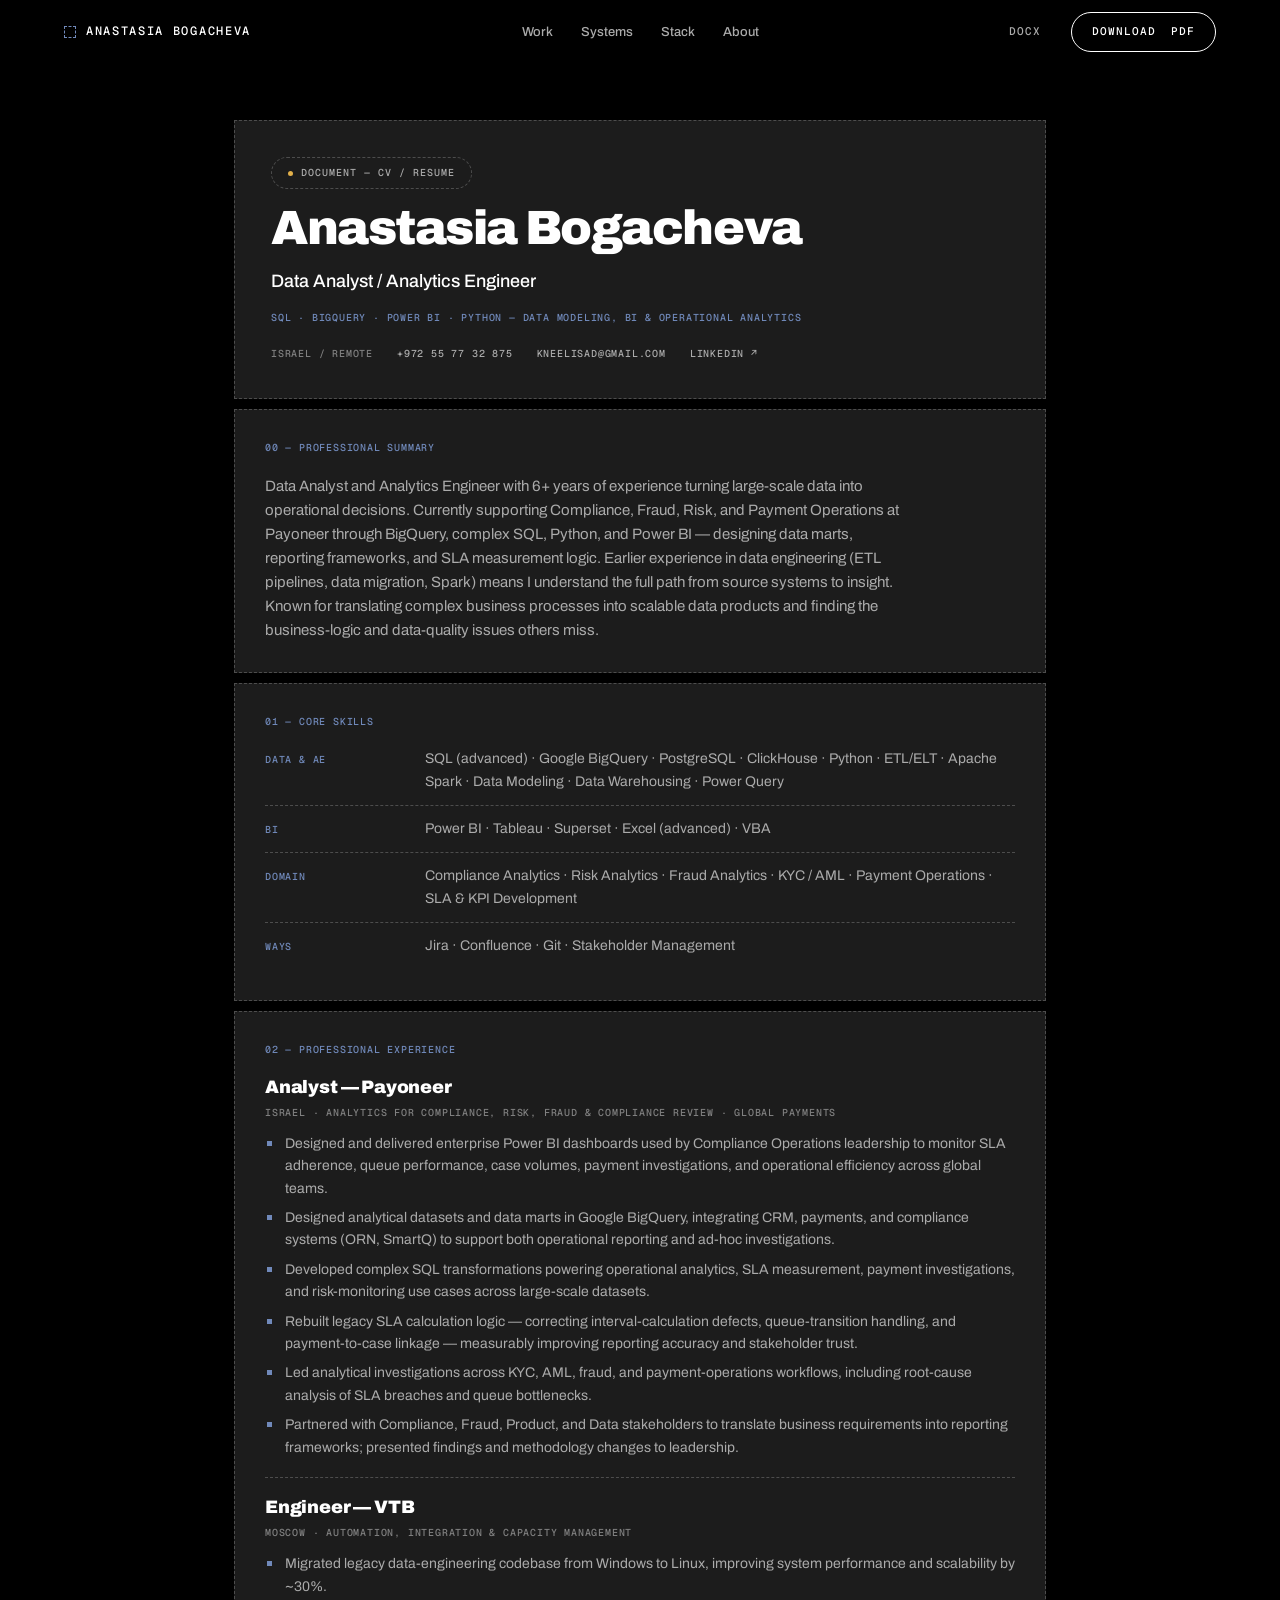
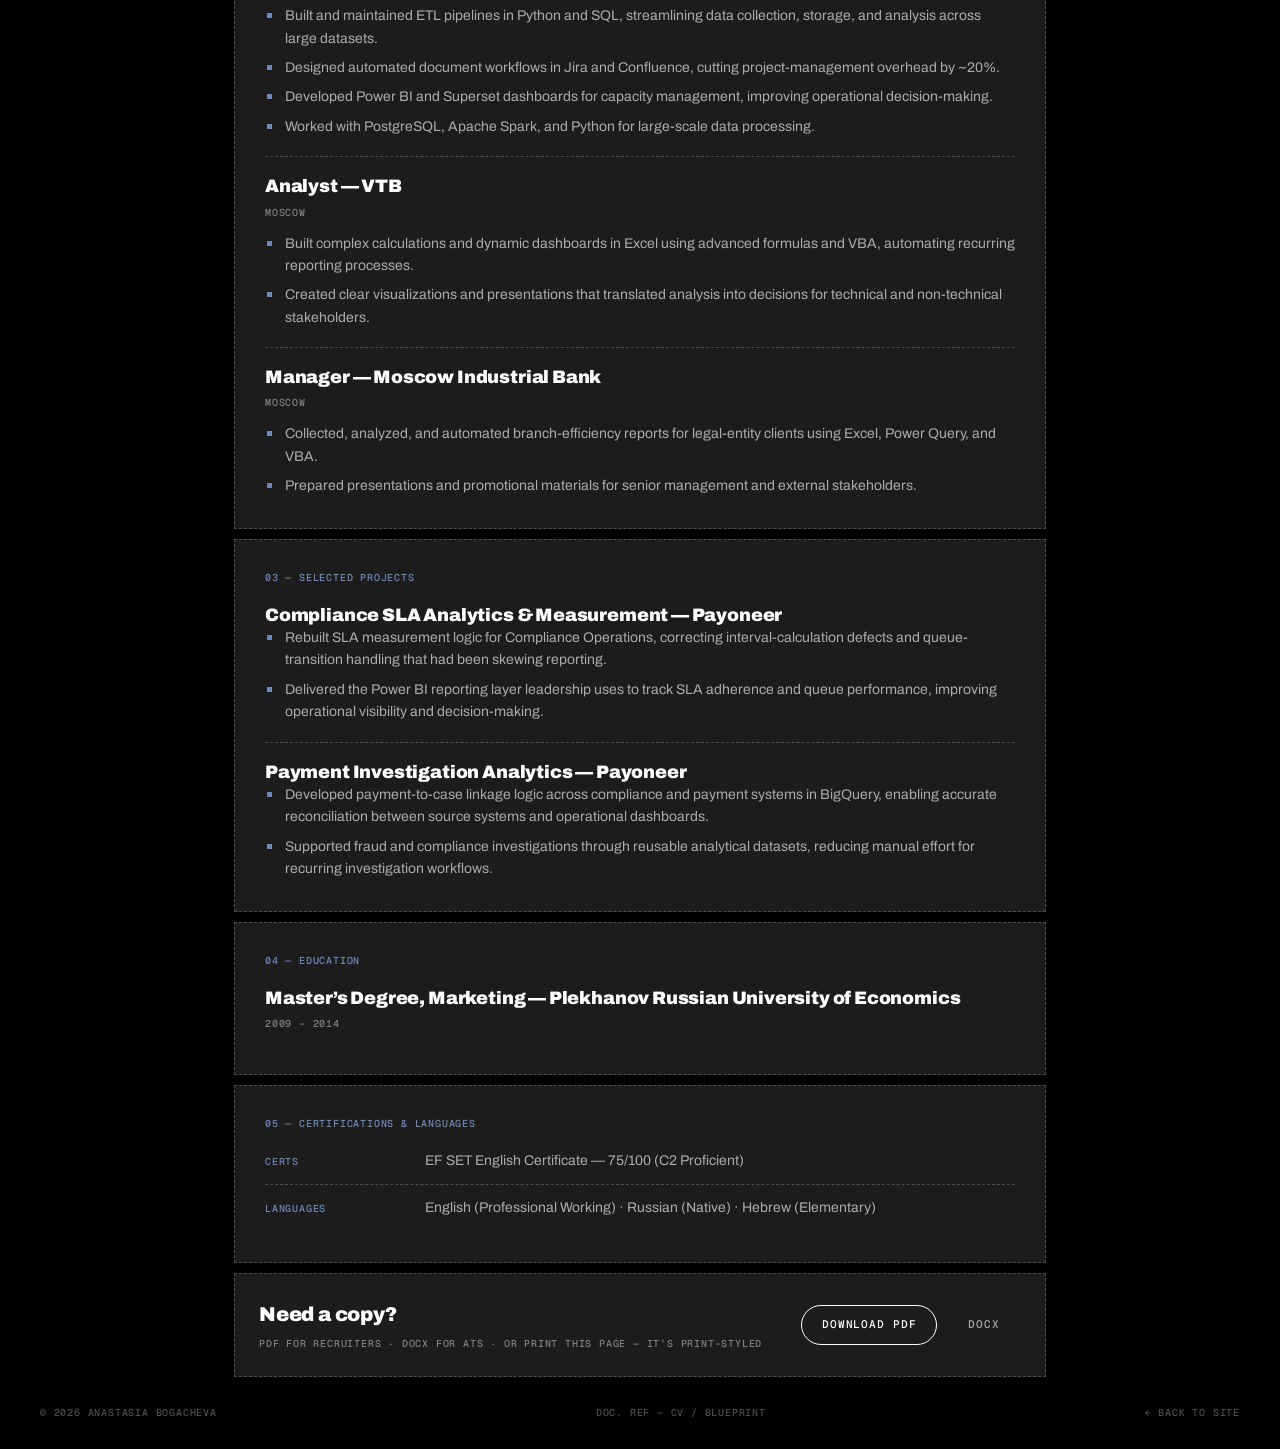
==== cv.html @ dae63e15 "Personal brand site v2.1 — blueprint/color design, CV page, generated art Static HTML/CSS/JS. Index-" ====
<!DOCTYPE html>
<html lang="en">
<head>
  <!--
    CV page — Anastasia Bogacheva. Mirrors the .docx CV content 1:1 in the
    site's Index blueprint style. Downloads: assets/Anastasia_Bogacheva_CV.pdf
    (generated from the .docx via Word) and the .docx itself.
    Print-styled: printing this page yields a clean black-on-white CV.
  -->
  <meta charset="UTF-8">
  <meta name="viewport" content="width=device-width, initial-scale=1.0">
  <title>CV — Anastasia Bogacheva</title>
  <meta name="description" content="CV of Anastasia Bogacheva — Data Analyst / Analytics Engineer. SQL, BigQuery, Power BI, Python; compliance, risk and payment-operations analytics.">
  <link rel="icon" href="data:image/svg+xml,%3Csvg xmlns='http://www.w3.org/2000/svg' viewBox='0 0 32 32'%3E%3Crect width='32' height='32' fill='%23000'/%3E%3Crect x='8' y='8' width='16' height='16' fill='none' stroke='%237089ba' stroke-width='2' stroke-dasharray='3 2'/%3E%3C/svg%3E">
  <link rel="preconnect" href="https://fonts.googleapis.com">
  <link rel="preconnect" href="https://fonts.gstatic.com" crossorigin>
  <link href="https://fonts.googleapis.com/css2?family=Archivo:ital,wght@0,100..900;1,100..900&family=Geist+Mono:wght@400;500&display=swap" rel="stylesheet">
  <link rel="stylesheet" href="styles.css">
</head>
<body>

  <!-- ============ NAV — same chrome as index, actions swap to downloads ============ -->
  <header class="nav is-scrolled" id="nav">
    <div class="nav__inner">
      <a class="nav__logo" href="index.html">
        <span class="nav__logo-mark" aria-hidden="true"></span>
        ANASTASIA&nbsp;BOGACHEVA
      </a>
      <nav class="nav__links" aria-label="Sections">
        <a href="index.html#work">Work</a>
        <a href="index.html#systems">Systems</a>
        <a href="index.html#stack">Stack</a>
        <a href="index.html#about">About</a>
      </nav>
      <div class="nav__actions">
        <a class="btn btn--ghost" href="assets/Anastasia_Bogacheva_CV.docx" download>DOCX</a>
        <a class="btn btn--outline" href="assets/Anastasia_Bogacheva_CV.pdf" download><span class="hide-sm">Download&nbsp;</span>PDF</a>
      </div>
    </div>
  </header>

  <main class="cv-wrap" id="top">

    <!-- ============ CV HEADER ============ -->
    <section class="cv-head dashed-box reveal">
      <span class="chip">
        <span class="chip__dot" aria-hidden="true"></span>
        DOCUMENT — CV / RESUME
      </span>
      <h1 class="cv-name">Anastasia Bogacheva</h1>
      <p class="cv-role">Data Analyst / Analytics Engineer</p>
      <p class="cv-tagline mono">SQL · BIGQUERY · POWER BI · PYTHON — DATA MODELING, BI &amp; OPERATIONAL ANALYTICS</p>
      <div class="cv-contact mono">
        <span>ISRAEL / REMOTE</span>
        <a href="tel:+972557732875">+972 55 77 32 875</a>
        <a href="mailto:kneelisad@gmail.com">KNEELISAD@GMAIL.COM</a>
        <a href="https://www.linkedin.com/in/aanastasia-bogacheva/" target="_blank" rel="noopener">LINKEDIN ↗</a>
      </div>
    </section>

    <!-- ============ SUMMARY ============ -->
    <section class="cv-section dashed-box reveal">
      <span class="mono cv-section__label">00 — PROFESSIONAL SUMMARY</span>
      <p class="cv-text">
        Data Analyst and Analytics Engineer with 6+ years of experience turning
        large-scale data into operational decisions. Currently supporting
        Compliance, Fraud, Risk, and Payment Operations at Payoneer through
        BigQuery, complex SQL, Python, and Power BI — designing data marts,
        reporting frameworks, and SLA measurement logic. Earlier experience in
        data engineering (ETL pipelines, data migration, Spark) means I
        understand the full path from source systems to insight. Known for
        translating complex business processes into scalable data products and
        finding the business-logic and data-quality issues others miss.
      </p>
    </section>

    <!-- ============ CORE SKILLS — reuses the stack-row pattern ============ -->
    <section class="cv-section dashed-box reveal">
      <span class="mono cv-section__label">01 — CORE SKILLS</span>
      <div class="stack cv-stack">
        <div class="stack__row">
          <span class="mono stack__key">DATA &amp; AE</span>
          <span class="stack__val">SQL (advanced) · Google BigQuery · PostgreSQL · ClickHouse · Python · ETL/ELT · Apache Spark · Data Modeling · Data Warehousing · Power Query</span>
        </div>
        <div class="stack__row">
          <span class="mono stack__key">BI</span>
          <span class="stack__val">Power BI · Tableau · Superset · Excel (advanced) · VBA</span>
        </div>
        <div class="stack__row">
          <span class="mono stack__key">DOMAIN</span>
          <span class="stack__val">Compliance Analytics · Risk Analytics · Fraud Analytics · KYC / AML · Payment Operations · SLA &amp; KPI Development</span>
        </div>
        <div class="stack__row">
          <span class="mono stack__key">WAYS</span>
          <span class="stack__val">Jira · Confluence · Git · Stakeholder Management</span>
        </div>
      </div>
    </section>

    <!-- ============ EXPERIENCE ============ -->
    <section class="cv-section dashed-box reveal">
      <span class="mono cv-section__label">02 — PROFESSIONAL EXPERIENCE</span>

      <article class="cv-entry">
        <h2 class="cv-entry__role">Analyst — Payoneer</h2>
        <p class="cv-entry__meta mono">ISRAEL · ANALYTICS FOR COMPLIANCE, RISK, FRAUD &amp; COMPLIANCE REVIEW · GLOBAL PAYMENTS</p>
        <ul class="cv-bullets">
          <li>Designed and delivered enterprise Power BI dashboards used by Compliance Operations leadership to monitor SLA adherence, queue performance, case volumes, payment investigations, and operational efficiency across global teams.</li>
          <li>Designed analytical datasets and data marts in Google BigQuery, integrating CRM, payments, and compliance systems (ORN, SmartQ) to support both operational reporting and ad-hoc investigations.</li>
          <li>Developed complex SQL transformations powering operational analytics, SLA measurement, payment investigations, and risk-monitoring use cases across large-scale datasets.</li>
          <li>Rebuilt legacy SLA calculation logic — correcting interval-calculation defects, queue-transition handling, and payment-to-case linkage — measurably improving reporting accuracy and stakeholder trust.</li>
          <li>Led analytical investigations across KYC, AML, fraud, and payment-operations workflows, including root-cause analysis of SLA breaches and queue bottlenecks.</li>
          <li>Partnered with Compliance, Fraud, Product, and Data stakeholders to translate business requirements into reporting frameworks; presented findings and methodology changes to leadership.</li>
        </ul>
      </article>

      <article class="cv-entry">
        <h2 class="cv-entry__role">Engineer — VTB</h2>
        <p class="cv-entry__meta mono">MOSCOW · AUTOMATION, INTEGRATION &amp; CAPACITY MANAGEMENT</p>
        <ul class="cv-bullets">
          <li>Migrated legacy data-engineering codebase from Windows to Linux, improving system performance and scalability by ~30%.</li>
          <li>Built and maintained ETL pipelines in Python and SQL, streamlining data collection, storage, and analysis across large datasets.</li>
          <li>Designed automated document workflows in Jira and Confluence, cutting project-management overhead by ~20%.</li>
          <li>Developed Power BI and Superset dashboards for capacity management, improving operational decision-making.</li>
          <li>Worked with PostgreSQL, Apache Spark, and Python for large-scale data processing.</li>
        </ul>
      </article>

      <article class="cv-entry">
        <h2 class="cv-entry__role">Analyst — VTB</h2>
        <p class="cv-entry__meta mono">MOSCOW</p>
        <ul class="cv-bullets">
          <li>Built complex calculations and dynamic dashboards in Excel using advanced formulas and VBA, automating recurring reporting processes.</li>
          <li>Created clear visualizations and presentations that translated analysis into decisions for technical and non-technical stakeholders.</li>
        </ul>
      </article>

      <article class="cv-entry">
        <h2 class="cv-entry__role">Manager — Moscow Industrial Bank</h2>
        <p class="cv-entry__meta mono">MOSCOW</p>
        <ul class="cv-bullets">
          <li>Collected, analyzed, and automated branch-efficiency reports for legal-entity clients using Excel, Power Query, and VBA.</li>
          <li>Prepared presentations and promotional materials for senior management and external stakeholders.</li>
        </ul>
      </article>
    </section>

    <!-- ============ SELECTED PROJECTS ============ -->
    <section class="cv-section dashed-box reveal">
      <span class="mono cv-section__label">03 — SELECTED PROJECTS</span>

      <article class="cv-entry">
        <h2 class="cv-entry__role">Compliance SLA Analytics &amp; Measurement — Payoneer</h2>
        <ul class="cv-bullets">
          <li>Rebuilt SLA measurement logic for Compliance Operations, correcting interval-calculation defects and queue-transition handling that had been skewing reporting.</li>
          <li>Delivered the Power BI reporting layer leadership uses to track SLA adherence and queue performance, improving operational visibility and decision-making.</li>
        </ul>
      </article>

      <article class="cv-entry">
        <h2 class="cv-entry__role">Payment Investigation Analytics — Payoneer</h2>
        <ul class="cv-bullets">
          <li>Developed payment-to-case linkage logic across compliance and payment systems in BigQuery, enabling accurate reconciliation between source systems and operational dashboards.</li>
          <li>Supported fraud and compliance investigations through reusable analytical datasets, reducing manual effort for recurring investigation workflows.</li>
        </ul>
      </article>
    </section>

    <!-- ============ EDUCATION + CERTS ============ -->
    <section class="cv-section dashed-box reveal">
      <span class="mono cv-section__label">04 — EDUCATION</span>
      <article class="cv-entry">
        <h2 class="cv-entry__role">Master&rsquo;s Degree, Marketing — Plekhanov Russian University of Economics</h2>
        <p class="cv-entry__meta mono">2009 – 2014</p>
      </article>
    </section>

    <section class="cv-section dashed-box reveal">
      <span class="mono cv-section__label">05 — CERTIFICATIONS &amp; LANGUAGES</span>
      <div class="stack cv-stack">
        <div class="stack__row">
          <span class="mono stack__key">CERTS</span>
          <span class="stack__val">EF SET English Certificate — 75/100 (C2 Proficient)</span>
        </div>
        <div class="stack__row">
          <span class="mono stack__key">LANGUAGES</span>
          <span class="stack__val">English (Professional Working) · Russian (Native) · Hebrew (Elementary)</span>
        </div>
      </div>
    </section>

    <!-- ============ DOWNLOAD STRIP ============ -->
    <section class="cv-download dashed-box reveal">
      <div>
        <p class="cv-download__title">Need a copy?</p>
        <p class="mono cv-download__hint">PDF FOR RECRUITERS · DOCX FOR ATS · OR PRINT THIS PAGE — IT&rsquo;S PRINT-STYLED</p>
      </div>
      <div class="cv-download__actions">
        <a class="btn btn--outline" href="assets/Anastasia_Bogacheva_CV.pdf" download>Download PDF</a>
        <a class="btn btn--ghost" href="assets/Anastasia_Bogacheva_CV.docx" download>DOCX</a>
      </div>
    </section>

  </main>

  <!-- ============ FOOTER ============ -->
  <footer class="footer">
    <div class="footer__inner mono">
      <span>© <span id="year">2026</span> ANASTASIA BOGACHEVA</span>
      <span class="footer__mid">DOC. REF — CV / BLUEPRINT</span>
      <span><a href="index.html">← BACK TO SITE</a></span>
    </div>
  </footer>

  <script src="script.js"></script>
</body>
</html>
---- styles.css ----
/* =============================================================
   Anastasia — personal brand site
   Design language: "Index" blueprint style.
   Surfaces: void #000 → carbon #1c1c1c → steel greys. No shadows,
   no glows — depth comes from the surface stack and 1px dashed
   containment borders. Single chromatic accent: periwinkle #7089ba,
   rationed to annotation roles (figures, checks, notes) only.
   Type: Archivo variable (display w900, -0.04em) + Geist Mono
   (uppercase micro-labels, +0.02em).
   ============================================================= */

/* ---------- tokens ---------- */
:root {
  --void:     #000000;  /* page background, deepest layer            */
  --carbon:   #1c1c1c;  /* elevated surfaces (hero, cards, contact)  */
  --graphite: #4d4d4d;  /* dashed borders, dividers                  */
  --steel:    #808080;  /* secondary text, muted labels              */
  --ash:      #ababab;  /* helper text, captions                     */
  --paper:    #ffffff;  /* primary text, button borders              */
  --peri:     #7089ba;  /* annotation accent — structure & figures   */
  --amber:    #e2b04a;  /* warm accent — status, LifeOS, Case C      */
  --teal:     #57b3a1;  /* cool accent — Vault, Case B               */

  --sans: "Archivo", system-ui, sans-serif;
  --mono: "Geist Mono", ui-monospace, monospace;

  --max: 1200px;        /* content max-width                         */
  --pad: 24px;          /* card padding                              */
  --gap: 10px;          /* element gap                               */
  --section-gap: 80px;  /* rhythm between blocks                     */

  --dash: 1px dashed var(--graphite);   /* signature containment line */
}

/* ---------- reset & base ---------- */
*, *::before, *::after { box-sizing: border-box; margin: 0; padding: 0; }

html { scroll-behavior: smooth; }

body {
  background: var(--void);
  color: var(--paper);
  font-family: var(--sans);
  font-size: 16px;
  line-height: 1.6;
  -webkit-font-smoothing: antialiased;
  text-rendering: optimizeLegibility;
}

::selection { background: var(--peri); color: var(--void); }

img, svg { display: block; }
a { color: inherit; text-decoration: none; }
ul { list-style: none; }

/* monospace micro-label utility — eyebrows, tags, footers */
.mono {
  font-family: var(--mono);
  font-size: 10px;
  font-weight: 500;
  letter-spacing: 0.08em;
  text-transform: uppercase;
  color: var(--steel);
}

/* mono text inside inline SVG schematics */
.mono-svg text {
  font-family: var(--mono);
  font-size: 9px;
  letter-spacing: 0.06em;
}

/* signature dashed containment box; border warms up slightly on hover */
.dashed-box {
  border: var(--dash);
  transition: border-color .25s ease;
}
.dashed-box:hover { border-color: var(--steel); }

/* anchored sections stop below the fixed nav, not under it */
section[id] { scroll-margin-top: 72px; }

/* dashed periwinkle underline — the one annotation allowed in the hero.
   Drawn with a repeating gradient so the dash rhythm stays chunky and
   deliberate (14px dash / 10px gap) at display sizes. */
.u-annotate { position: relative; }
.u-annotate::after {
  content: "";
  position: absolute;
  left: 0.04em; right: 0.04em;
  bottom: -0.06em;
  height: 3px;
  background: repeating-linear-gradient(90deg,
    var(--peri) 0 14px, transparent 14px 24px);
}

/* ---------- buttons — outlined pill / ghost, wireframe aesthetic ---------- */
.btn {
  display: inline-flex;
  align-items: center;
  gap: 8px;
  font-family: var(--mono);
  font-size: 11px;
  font-weight: 500;
  letter-spacing: 0.08em;
  text-transform: uppercase;
  padding: 10px 20px;
  border-radius: 100px;             /* fully pill per spec */
  border: 1px solid transparent;
  white-space: nowrap;
  transition: background-color .18s ease, color .18s ease, border-color .18s ease;
}
.btn--outline { border-color: var(--paper); color: var(--paper); }
.btn--outline:hover { background: var(--paper); color: var(--void); }
.btn--ghost { color: var(--ash); }
.btn--ghost:hover { color: var(--paper); }
.btn--lg { padding: 14px 28px; font-size: 12px; }
.btn__arrow { font-family: var(--sans); }

/* eyebrow chip — dashed pill, mono uppercase, status dot */
.chip {
  display: inline-flex;
  align-items: center;
  gap: 8px;
  font-family: var(--mono);
  font-size: 10px;
  font-weight: 500;
  letter-spacing: 0.1em;
  text-transform: uppercase;
  color: var(--ash);
  border: 1px dashed var(--graphite);
  border-radius: 100px;
  padding: 7px 16px;
}
.chip__dot {
  width: 5px; height: 5px;
  border-radius: 50%;
  background: var(--amber);            /* live-status warm dot */
  animation: dot-blink 2.4s ease-in-out infinite;
}
@keyframes dot-blink {                 /* flat blink — no glow, per spec */
  50% { opacity: 0.3; }
}

/* ---------- nav ---------- */
.nav {
  position: fixed;
  inset: 0 0 auto 0;
  z-index: 100;
  background: transparent;
  border-bottom: 1px dashed transparent;
  transition: background-color .25s ease, border-color .25s ease;
}
.nav.is-scrolled {
  background: var(--void);
  border-bottom-color: var(--graphite);
}
.nav__inner {
  max-width: var(--max);
  margin: 0 auto;
  padding: 0 24px;
  height: 64px;
  display: grid;
  grid-template-columns: 1fr auto 1fr;
  align-items: center;
}
.nav__logo {
  display: inline-flex;
  align-items: center;
  gap: 10px;
  font-family: var(--mono);
  font-size: 12px;
  font-weight: 500;
  letter-spacing: 0.14em;
}
.nav__logo-mark {
  width: 12px; height: 12px;
  border: 1px dashed var(--peri);   /* tiny annotation square = logo */
}
.nav__links {
  display: flex;
  gap: 28px;
  justify-content: center;
}
.nav__links a {
  font-size: 13px;
  font-weight: 500;
  color: var(--ash);
  transition: color .15s ease;
}
.nav__links a:hover { color: var(--paper); }
.nav__actions {
  display: flex;
  gap: var(--gap);
  justify-content: flex-end;
}

/* ---------- hero ---------- */
.hero {
  position: relative;
  overflow: hidden;
  min-height: 92vh;
  display: flex;
  align-items: center;
  justify-content: center;
  background:
    radial-gradient(ellipse 90% 70% at 50% 0%,
      #23252e 0%, var(--carbon) 38%, var(--void) 88%);  /* faint blue cast */
  border-bottom: var(--dash);
  padding: 140px 24px 100px;
}
/* live data-constellation, drawn by script.js; sits under the content */
.hero__canvas {
  position: absolute;
  inset: 0;
  width: 100%;
  height: 100%;
  z-index: 0;
}
.hero__inner { position: relative; z-index: 1; }
.hero__coords { z-index: 1; }
.hero__inner {
  max-width: 720px;                 /* centered single-column stack */
  display: flex;
  flex-direction: column;
  align-items: center;
  text-align: center;
  gap: 28px;
}
.hero__title {
  font-size: clamp(44px, 7.4vw, 70px);
  font-weight: 900;                 /* architectural weight */
  line-height: 1.05;
  letter-spacing: -0.04em;
}
.hero__sub {
  color: var(--steel);
  max-width: 52ch;
}
.hero__cta { display: flex; gap: 12px; flex-wrap: wrap; justify-content: center; }
.hero__coords {
  position: absolute;
  bottom: 20px; left: 0; right: 0;
  max-width: var(--max);
  margin: 0 auto;
  padding: 0 24px;
  display: flex;
  justify-content: space-between;
  color: var(--graphite);
}

/* ---------- shared section scaffolding ---------- */
.section {
  max-width: var(--max);
  margin: 0 auto;
  padding: var(--section-gap) 24px 0;
}
.section__head { margin-bottom: 36px; }
.section__index {
  display: block;
  color: var(--peri);               /* annotation-colored index label */
  margin-bottom: 14px;
}
.section__title {
  font-size: clamp(26px, 3.4vw, 32px);
  font-weight: 900;
  letter-spacing: -0.01em;
  line-height: 1.15;
}
.section__footnote {
  margin-top: 14px;
  color: var(--graphite);
}

/* ---------- metrics strip ---------- */
.metrics {
  max-width: var(--max);
  margin: calc(var(--section-gap) * 0.75) auto 0;
  display: grid;
  grid-template-columns: repeat(4, 1fr);
}
.metrics__cell {
  padding: var(--pad);
  display: flex;
  flex-direction: column;
  gap: 6px;
}
.metrics__cell + .metrics__cell { border-left: var(--dash); }
.metrics__num {
  font-size: 32px;
  font-weight: 900;
  letter-spacing: -0.01em;
  line-height: 1.1;
}
.metrics__plus { color: var(--peri); }
.metrics__label { color: var(--steel); }

/* between the outer padding of .section and .metrics on small screens */
@media (max-width: 1248px) {
  .metrics { margin-left: 24px; margin-right: 24px; }
}

/* ---------- work cases ---------- */
.cases {
  display: grid;
  grid-template-columns: repeat(3, 1fr);
  gap: var(--gap);
}
.case {
  --accent: var(--peri);            /* each card can carry its own accent */
  background: var(--carbon);
  padding: var(--pad);
  display: flex;
  flex-direction: column;
  gap: 18px;
}
/* accent variants — one hue per card/system, rationed like annotations.
   Compound selectors so they outrank the .case/.panel defaults
   regardless of source order. */
.case.accent-teal,  .panel.accent-teal  { --accent: var(--teal); }
.case.accent-amber, .panel.accent-amber { --accent: var(--amber); }
.case__tag { color: var(--ash); }
.case__fig {
  width: 100%;
  height: auto;
  color: var(--accent);             /* line-art inherits the card accent */
  border: var(--dash);
  border-color: #2e2e2e;
  background: var(--void);
  padding: 12px;
}
.case__body { color: var(--ash); font-size: 14px; }
.tags { display: flex; flex-wrap: wrap; gap: 6px; margin-top: auto; }
.tags span {
  border: 1px dashed var(--graphite);
  border-radius: 100px;
  padding: 4px 10px;
  color: var(--steel);
}

/* ---------- systems split panels ---------- */
.panel {
  --accent: var(--peri);
  display: grid;
  grid-template-columns: 1fr 1fr;
  background: var(--carbon);
  margin-bottom: var(--gap);
}
.panel__text {
  padding: calc(var(--pad) * 1.6);
  display: flex;
  flex-direction: column;
  gap: 16px;
  justify-content: center;
}
.panel__tag { color: var(--accent); }
.panel__title {
  font-size: 24px;
  font-weight: 900;
  letter-spacing: -0.01em;
}
.panel__body { color: var(--ash); font-size: 14px; max-width: 46ch; }
.checks { display: flex; flex-direction: column; gap: 8px; margin-top: 4px; }
.checks li {
  position: relative;
  padding-left: 24px;
  font-size: 14px;
  color: var(--paper);
}
/* accent check mark, drawn not iconed */
.checks li::before {
  content: "";
  position: absolute;
  left: 2px; top: 6px;
  width: 9px; height: 5px;
  border-left: 1.5px solid var(--accent);
  border-bottom: 1.5px solid var(--accent);
  transform: rotate(-45deg);
}
.panel__fig {
  border-left: var(--dash);
  background: var(--void);
  aspect-ratio: 1 / 1;              /* 1:1 illustration square per spec */
  display: flex;
  align-items: center;
  justify-content: center;
  padding: 28px;
  color: var(--accent);
}
.panel__fig svg { width: 100%; height: 100%; }
.panel--flip .panel__fig { order: -1; border-left: none; border-right: var(--dash); }

/* ---------- stack list ---------- */
.stack { background: var(--carbon); }
.stack__row {
  display: grid;
  grid-template-columns: 160px 1fr;
  align-items: baseline;
  padding: 16px var(--pad);
}
.stack__row + .stack__row { border-top: var(--dash); }
.stack__key {
  color: var(--peri);
  display: inline-flex;
  align-items: center;
  gap: 10px;
}
.stack__key svg {
  width: 15px;
  height: 15px;
  flex: none;
  stroke: currentColor;
}
.stack__val { font-size: 14px; color: var(--ash); }

/* ---------- about — story left, portrait right ---------- */
.about {
  display: grid;
  grid-template-columns: 1.15fr 0.85fr;
  gap: 48px;
  align-items: start;
}
.about__text {
  display: flex;
  flex-direction: column;
  gap: 16px;
  max-width: 60ch;
}
.about__text p { color: var(--ash); }
.about__note { color: var(--peri); margin-top: 8px; }

/* career + languages rows, CV-as-schematic */
.track { margin-top: 8px; background: var(--carbon); }
.track__row {
  padding: 12px 16px;
  color: var(--ash);
  letter-spacing: 0.06em;
  line-height: 1.6;
}
.track__row + .track__row { border-top: var(--dash); }
.track__key {
  color: var(--peri);
  display: inline-block;
  min-width: 88px;
}

/* portrait — matted in carbon inside the dashed frame, natural colors */
.portrait {
  background: var(--carbon);
  padding: 10px;
  margin: 0;
}
.portrait__img {
  width: 100%;
  height: auto;
  aspect-ratio: 1 / 1;
  object-fit: cover;
}
.portrait figcaption {
  border-top: var(--dash);
  margin-top: 10px;
  padding: 10px 4px 2px;
  color: var(--steel);
}

/* ---------- contact banner — topographic contour art over the fade ---------- */
.contact {
  margin-top: var(--section-gap);
  border-top: var(--dash);
  border-bottom: var(--dash);
  background:
    url("assets/art-contours.svg") center / cover no-repeat,
    radial-gradient(ellipse 80% 90% at 50% 100%,
      #23252e 0%, var(--carbon) 45%, var(--void) 95%);
  padding: 100px 24px;
}
.contact__inner {
  max-width: 720px;
  margin: 0 auto;
  display: flex;
  flex-direction: column;
  align-items: center;
  text-align: center;
  gap: 24px;
}
.contact__title {
  font-size: clamp(30px, 4.6vw, 44px);
  font-weight: 900;
  letter-spacing: -0.03em;
  line-height: 1.1;
}
.contact__sub { color: var(--steel); max-width: 44ch; }
/* recruiting facts (citizenship, languages) — must stay readable */
.contact__meta { color: var(--steel); letter-spacing: 0.1em; }
.contact__links { display: flex; gap: 28px; margin-top: 6px; }
.contact__links a { color: var(--steel); transition: color .15s ease; }
.contact__links a:hover { color: var(--paper); }

/* ---------- footer ---------- */
.footer { padding: 28px 24px; }
.footer__inner {
  max-width: var(--max);
  margin: 0 auto;
  display: flex;
  justify-content: space-between;
  gap: 12px;
  color: var(--graphite);
}

/* ---------- reveal-on-scroll (subtle, shadow-free) ---------- */
.reveal {
  opacity: 0;
  transform: translateY(14px);
  transition: opacity .55s ease, transform .55s ease;
}
.reveal.in { opacity: 1; transform: none; }

@media (prefers-reduced-motion: reduce) {
  html { scroll-behavior: auto; }
  .reveal { opacity: 1; transform: none; transition: none; }
  .chip__dot { animation: none; }
  .hero__canvas { display: none; }   /* constellation stays off entirely */
}

/* ---------- responsive ---------- */
@media (max-width: 1100px) {
  /* three rich case cards need full width once columns get tight */
  .cases { grid-template-columns: 1fr; }
}

@media (max-width: 900px) {
  .panel { grid-template-columns: 1fr; }
  .panel__fig { border-left: none; border-top: var(--dash); order: 2; }
  .panel--flip .panel__fig { border-right: none; order: 2; }
  .about { grid-template-columns: 1fr; gap: 32px; }
  .portrait { max-width: 440px; }
  .metrics { grid-template-columns: 1fr 1fr; }
  .metrics__cell:nth-child(3) { border-left: none; }
  .metrics__cell:nth-child(n+3) { border-top: var(--dash); }
}

@media (max-width: 760px) {
  .nav__links { display: none; }          /* keep logo + actions only */
  .nav__inner { grid-template-columns: auto 1fr; }
  .nav__actions { grid-column: 2; }
  .hero { min-height: 86vh; }
  .hero__coords { display: none; }
  .panel__text { padding: var(--pad); }
  .contact { padding: 72px 24px; }
  .footer__mid { display: none; }
  /* stack list: label above values — the 160px key column is too greedy here */
  .stack__row { grid-template-columns: 1fr; gap: 4px; padding: 14px 20px; }
}

/* =============================================================
   CV page (cv.html) — same blueprint language, document layout.
   ============================================================= */
.cv-wrap {
  max-width: 860px;                 /* documents read better narrow */
  margin: 0 auto;
  padding: 120px 24px 0;
  display: flex;
  flex-direction: column;
  gap: var(--gap);                  /* stacked dashed boxes, schematic-style */
}
.cv-head {
  background: var(--carbon);
  padding: calc(var(--pad) * 1.5);
  display: flex;
  flex-direction: column;
  align-items: flex-start;
  gap: 14px;
}
.cv-name {
  font-size: clamp(34px, 5.4vw, 48px);
  font-weight: 900;
  letter-spacing: -0.03em;
  line-height: 1.05;
}
.cv-role { font-size: 18px; color: var(--paper); font-weight: 500; }
.cv-tagline { color: var(--peri); }
.cv-contact {
  display: flex;
  flex-wrap: wrap;
  gap: 8px 24px;
  color: var(--steel);
  margin-top: 6px;
}
.cv-contact a { color: var(--ash); transition: color .15s ease; }
.cv-contact a:hover { color: var(--paper); }

.cv-section {
  background: var(--carbon);
  padding: calc(var(--pad) * 1.25);
}
.cv-section__label {
  display: block;
  color: var(--peri);
  margin-bottom: 18px;
}
.cv-text { color: var(--ash); font-size: 15px; max-width: 72ch; }

/* skills/certs rows reuse .stack styles; strip the doubled frame */
.cv-stack { border: none; background: transparent; }
.cv-stack .stack__row { padding: 12px 0; }
.cv-stack .stack__row:first-child { padding-top: 0; }

.cv-entry { padding: 18px 0; }
.cv-entry + .cv-entry { border-top: var(--dash); }
.cv-entry:first-of-type { padding-top: 0; }
.cv-entry:last-child { padding-bottom: 0; }
.cv-entry__role {
  font-size: 18px;
  font-weight: 900;
  letter-spacing: -0.01em;
  line-height: 1.3;
}
.cv-entry__meta { color: var(--steel); margin: 6px 0 12px; }
.cv-bullets { display: flex; flex-direction: column; gap: 7px; }
.cv-bullets li {
  position: relative;
  padding-left: 20px;
  font-size: 14px;
  color: var(--ash);
}
/* square annotation bullet — drafting mark, not a disc */
.cv-bullets li::before {
  content: "";
  position: absolute;
  left: 2px; top: 8px;
  width: 5px; height: 5px;
  background: var(--peri);
}

.cv-download {
  background: var(--carbon);
  padding: var(--pad);
  display: flex;
  align-items: center;
  justify-content: space-between;
  gap: 16px;
  flex-wrap: wrap;
}
.cv-download__title { font-size: 20px; font-weight: 900; letter-spacing: -0.01em; }
.cv-download__hint { color: var(--steel); margin-top: 6px; }
.cv-download__actions { display: flex; gap: var(--gap); flex-wrap: wrap; }

@media (max-width: 760px) {
  .cv-wrap { padding-top: 96px; }
  .cv-head, .cv-section { padding: var(--pad); }
  .hide-sm { display: none; }       /* nav "Download PDF" → "PDF" */
}

/* ---------- print: this page doubles as a paper CV ---------- */
@media print {
  @page { margin: 14mm; }
  .nav, .footer, .cv-download, .chip { display: none !important; }
  .reveal { opacity: 1 !important; transform: none !important; transition: none !important; }
  body { background: #fff; color: #111; }
  .cv-wrap { padding: 0; max-width: 100%; gap: 0; }
  .cv-head, .cv-section { background: #fff; border: none; padding: 10px 0 14px; }
  .cv-section { border-top: 1px solid #bbb; }
  .cv-name, .cv-role, .cv-entry__role, .cv-download__title { color: #000; }
  .cv-text, .cv-bullets li, .stack__val { color: #222; }
  .mono, .cv-entry__meta, .cv-contact { color: #555; }
  .cv-tagline, .cv-section__label, .stack__key { color: #333; }
  .cv-contact a { color: #333; }
  .cv-bullets li::before { background: #333; }
  .cv-stack .stack__row + .stack__row { border-top: 1px dashed #ccc; }
  .cv-entry + .cv-entry { border-top: 1px dashed #ccc; }
  .cv-entry, .cv-section { break-inside: avoid; }
}
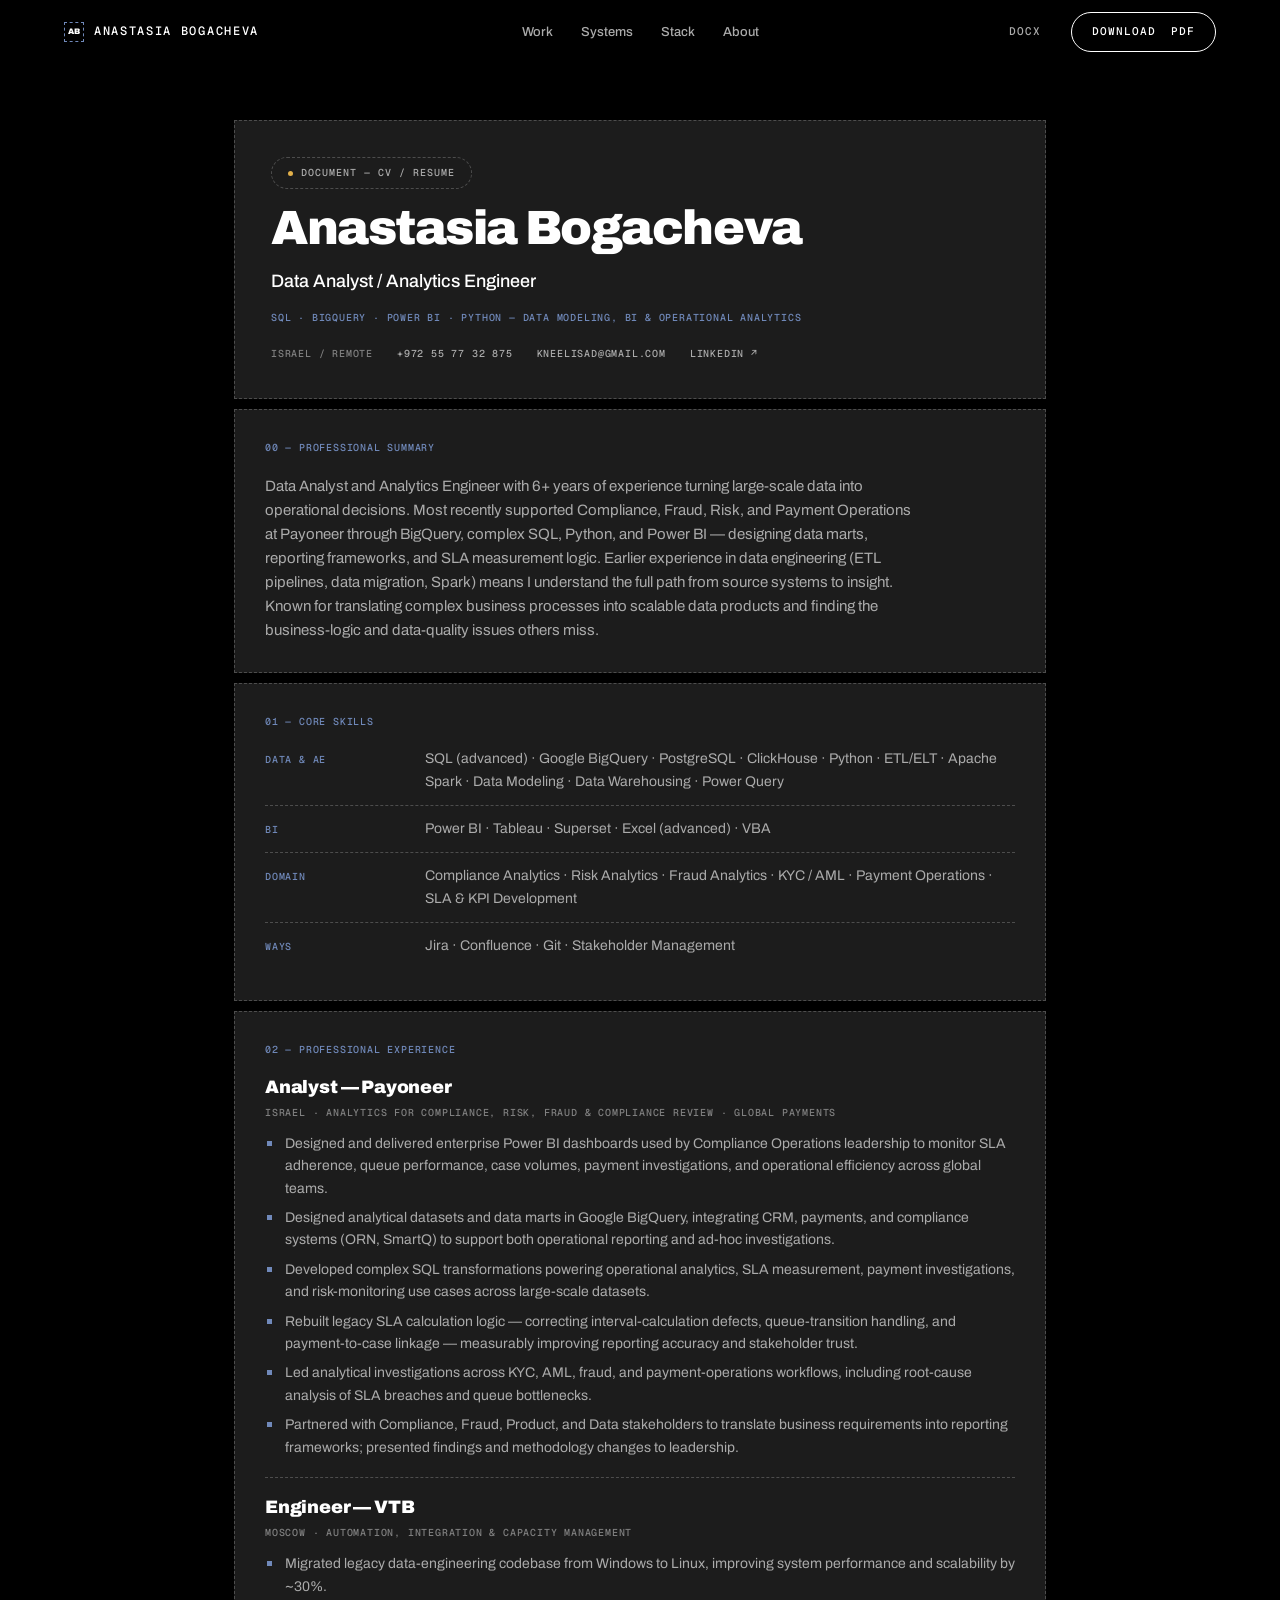
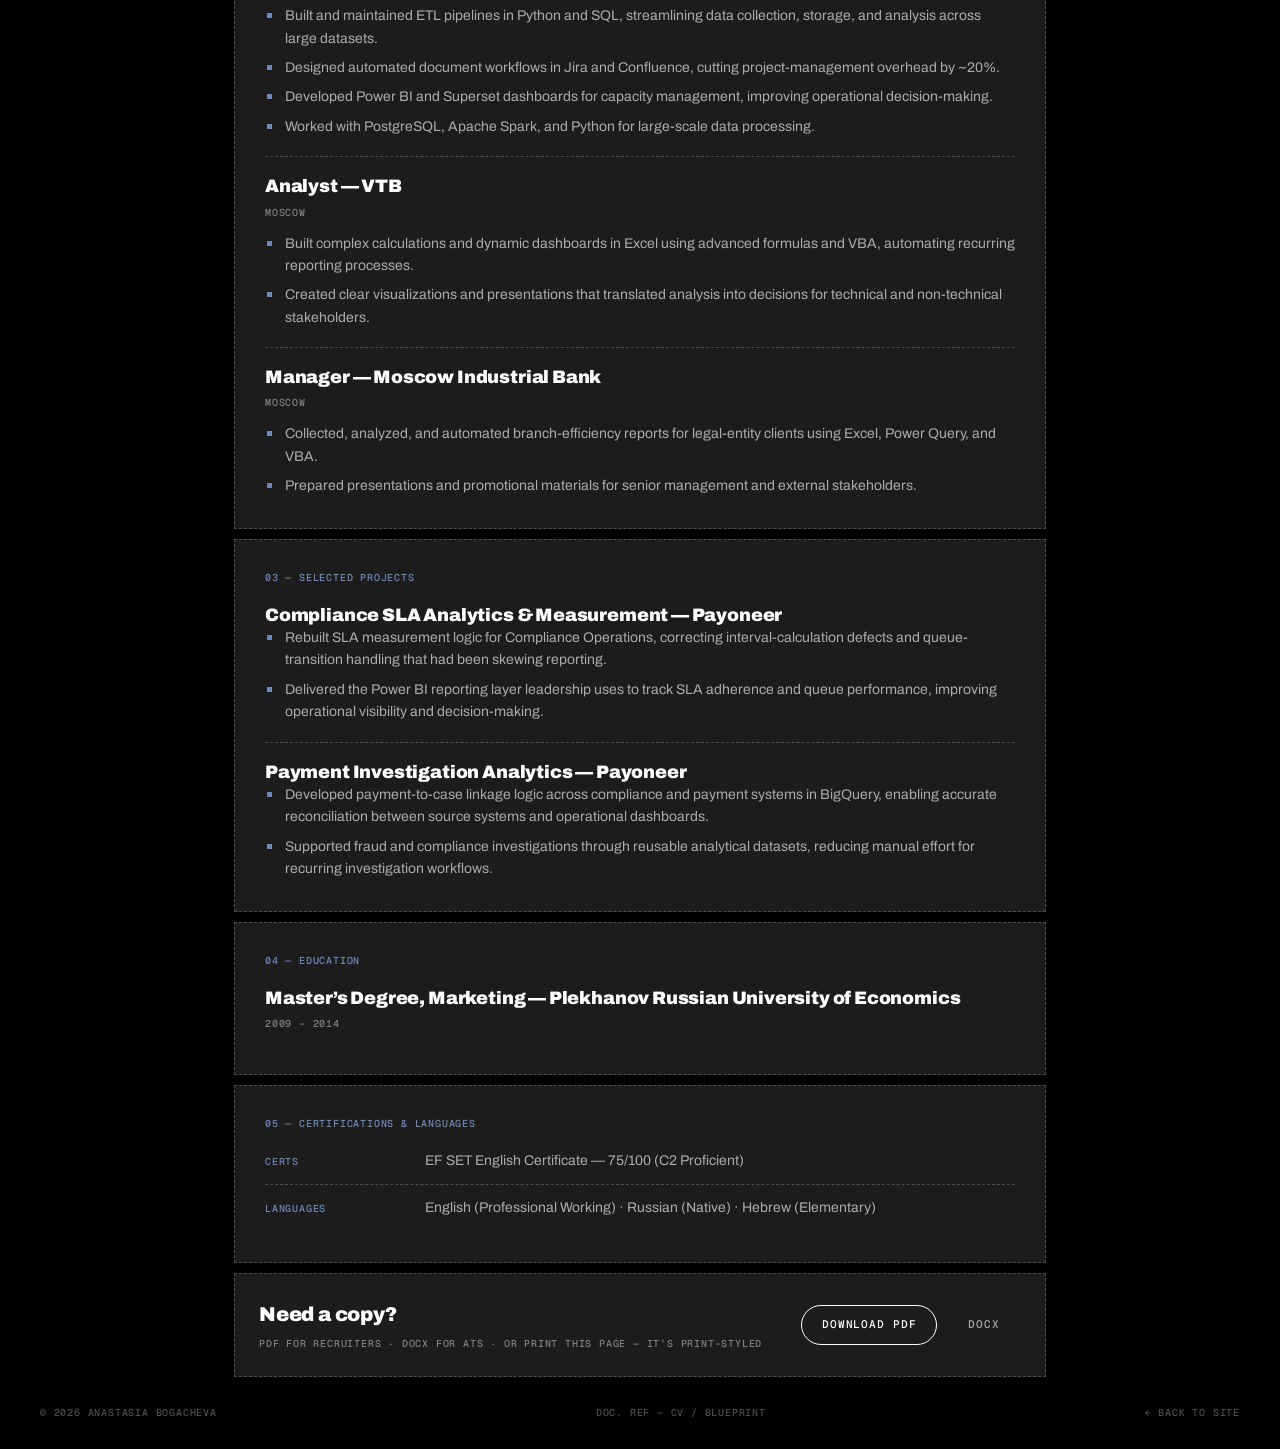
==== commit d2bbd7da: "v2.5 — CV tense fix, brand elements, JobSeek tour page - CV: 'Currently supporting … at Payoneer' → " ====
--- a/cv.html
+++ b/cv.html
@@ -23,7 +23,7 @@
   <header class="nav is-scrolled" id="nav">
     <div class="nav__inner">
       <a class="nav__logo" href="index.html">
-        <span class="nav__logo-mark" aria-hidden="true"></span>
+        <span class="nav__logo-mark" aria-hidden="true">AB</span>
         ANASTASIA&nbsp;BOGACHEVA
       </a>
       <nav class="nav__links" aria-label="Sections">
@@ -63,7 +63,7 @@
       <span class="mono cv-section__label">00 — PROFESSIONAL SUMMARY</span>
       <p class="cv-text">
         Data Analyst and Analytics Engineer with 6+ years of experience turning
-        large-scale data into operational decisions. Currently supporting
+        large-scale data into operational decisions. Most recently supported
         Compliance, Fraud, Risk, and Payment Operations at Payoneer through
         BigQuery, complex SQL, Python, and Power BI — designing data marts,
         reporting frameworks, and SLA measurement logic. Earlier experience in
--- a/styles.css
+++ b/styles.css
@@ -69,6 +69,31 @@
   font-size: 9px;
   letter-spacing: 0.06em;
 }
+
+/* keyboard focus — drafting-pen outline, visible on any surface */
+:focus-visible {
+  outline: 1px dashed var(--peri);
+  outline-offset: 3px;
+  border-radius: 2px;
+}
+
+/* skip link — hidden until focused, then a proper blueprint chip */
+.skip-link {
+  position: fixed;
+  top: 12px; left: 12px;
+  z-index: 200;
+  transform: translateY(-64px);
+  background: var(--void);
+  border: 1px dashed var(--peri);
+  border-radius: 100px;
+  padding: 10px 18px;
+  font-family: var(--mono);
+  font-size: 11px;
+  letter-spacing: 0.08em;
+  text-transform: uppercase;
+  transition: transform .2s ease;
+}
+.skip-link:focus { transform: translateY(0); }
 
 /* signature dashed containment box; border warms up slightly on hover */
 .dashed-box {
@@ -174,9 +199,31 @@
   letter-spacing: 0.14em;
 }
 .nav__logo-mark {
-  width: 12px; height: 12px;
-  border: 1px dashed var(--peri);   /* tiny annotation square = logo */
-}
+  width: 20px; height: 20px;
+  border: 1px dashed var(--peri);   /* AB drafting-mark logo */
+  display: grid;
+  place-items: center;
+  font-family: var(--sans);
+  font-size: 8px;
+  font-weight: 900;
+  color: var(--paper);
+  letter-spacing: 0;
+}
+
+/* portal screenshots on system tour pages */
+.shot-fig {
+  background: var(--carbon);
+  padding: 10px;
+  margin: 0;
+}
+.shot-fig img { width: 100%; height: auto; display: block; }
+.shot-fig figcaption {
+  border-top: var(--dash);
+  margin-top: 10px;
+  padding: 10px 4px 2px;
+  color: var(--steel);
+}
+.shot-fig + .shot-fig { margin-top: var(--gap); }
 .nav__links {
   display: flex;
   gap: 28px;
@@ -238,6 +285,7 @@
   max-width: 52ch;
 }
 .hero__cta { display: flex; gap: 12px; flex-wrap: wrap; justify-content: center; }
+.hero__rule { color: var(--peri); margin-top: 10px; }   /* the working rule, page one */
 .hero__coords {
   position: absolute;
   bottom: 20px; left: 0; right: 0;
@@ -330,6 +378,19 @@
   padding: 12px;
 }
 .case__body { color: var(--ash); font-size: 14px; }
+.case__body strong { color: var(--paper); font-weight: 600; }  /* scannable outcomes */
+/* ownership block — scope made explicit per case */
+.case__own {
+  display: flex;
+  flex-direction: column;
+  gap: 5px;
+  border-top: var(--dash);
+  padding-top: 12px;
+  color: var(--steel);
+  letter-spacing: 0.06em;
+  line-height: 1.5;
+}
+.case__own-k { color: var(--accent); }
 .tags { display: flex; flex-wrap: wrap; gap: 6px; margin-top: auto; }
 .tags span {
   border: 1px dashed var(--graphite);
@@ -389,6 +450,55 @@
 }
 .panel__fig svg { width: 100%; height: 100%; }
 .panel--flip .panel__fig { order: -1; border-left: none; border-right: var(--dash); }
+/* system link out (e.g. JobSeek portal) */
+.panel__link {
+  color: var(--accent);
+  letter-spacing: 0.08em;
+  margin-top: 4px;
+  transition: color .15s ease;
+}
+.panel__link:hover { color: var(--paper); }
+
+/* ---------- operating system: process pipeline + principles ---------- */
+.pipeline {
+  background: var(--carbon);
+  padding: 18px var(--pad);
+  display: flex;
+  align-items: center;
+  flex-wrap: wrap;
+  gap: 8px 10px;
+  margin-bottom: var(--gap);
+}
+.pipeline__step {
+  border: 1px dashed var(--graphite);
+  border-radius: 100px;
+  padding: 6px 14px;
+  color: var(--ash);
+}
+.pipeline__step--end {
+  border-color: var(--peri);
+  color: var(--peri);
+}
+.pipeline__arrow { color: var(--graphite); font-size: 13px; }
+
+.principles {
+  background: var(--carbon);
+  counter-reset: none;
+}
+.principles__row {
+  display: grid;
+  grid-template-columns: 56px 1fr;
+  align-items: baseline;
+  padding: 18px var(--pad);
+}
+.principles__row + .principles__row { border-top: var(--dash); }
+.principles__idx { color: var(--peri); }
+.principles__row p {
+  font-size: 19px;
+  font-weight: 700;
+  letter-spacing: -0.01em;
+  line-height: 1.35;
+}
 
 /* ---------- stack list ---------- */
 .stack { background: var(--carbon); }
@@ -443,6 +553,7 @@
   display: inline-block;
   min-width: 88px;
 }
+.track__arrow { color: var(--graphite); }
 
 /* portrait — matted in carbon inside the dashed frame, natural colors */
 .portrait {
@@ -492,6 +603,9 @@
 .contact__sub { color: var(--steel); max-width: 44ch; }
 /* recruiting facts (citizenship, languages) — must stay readable */
 .contact__meta { color: var(--steel); letter-spacing: 0.1em; }
+.contact__building { color: var(--amber); letter-spacing: 0.1em; }  /* present tense = signal */
+.contact__building a { transition: color .15s ease; }
+.contact__building a:hover { color: var(--paper); }
 .contact__links { display: flex; gap: 28px; margin-top: 6px; }
 .contact__links a { color: var(--steel); transition: color .15s ease; }
 .contact__links a:hover { color: var(--paper); }
@@ -650,6 +764,42 @@
   .cv-head, .cv-section { padding: var(--pad); }
   .hide-sm { display: none; }       /* nav "Download PDF" → "PDF" */
 }
+
+/* ---------- doc-page extras: vault flagship + technical notes ---------- */
+/* code blocks — schematic listings, not syntax-highlight christmas trees */
+.codeblock {
+  background: var(--void);
+  border: 1px dashed #2e2e2e;
+  padding: 16px 18px;
+  overflow-x: auto;
+  margin: 4px 0;
+}
+.codeblock pre {
+  font-family: var(--mono);
+  font-size: 12px;
+  line-height: 1.7;
+  color: var(--ash);
+  letter-spacing: 0.01em;
+}
+.codeblock .k { color: var(--paper); }          /* emphasized token   */
+.codeblock .c { color: var(--peri); }           /* annotation comment */
+.codeblock .bad { color: var(--rose, #c67d90); }
+.codeblock__label {
+  display: block;
+  margin-bottom: 10px;
+  color: var(--steel);
+}
+
+/* in-card links out to notes/pages */
+.case__link {
+  color: var(--accent);
+  letter-spacing: 0.08em;
+  transition: color .15s ease;
+}
+.case__link:hover { color: var(--paper); }
+
+/* skill rows on the vault page get a phase tag column */
+.skill-phase { color: var(--steel); min-width: 92px; display: inline-block; }
 
 /* ---------- print: this page doubles as a paper CV ---------- */
 @media print {
